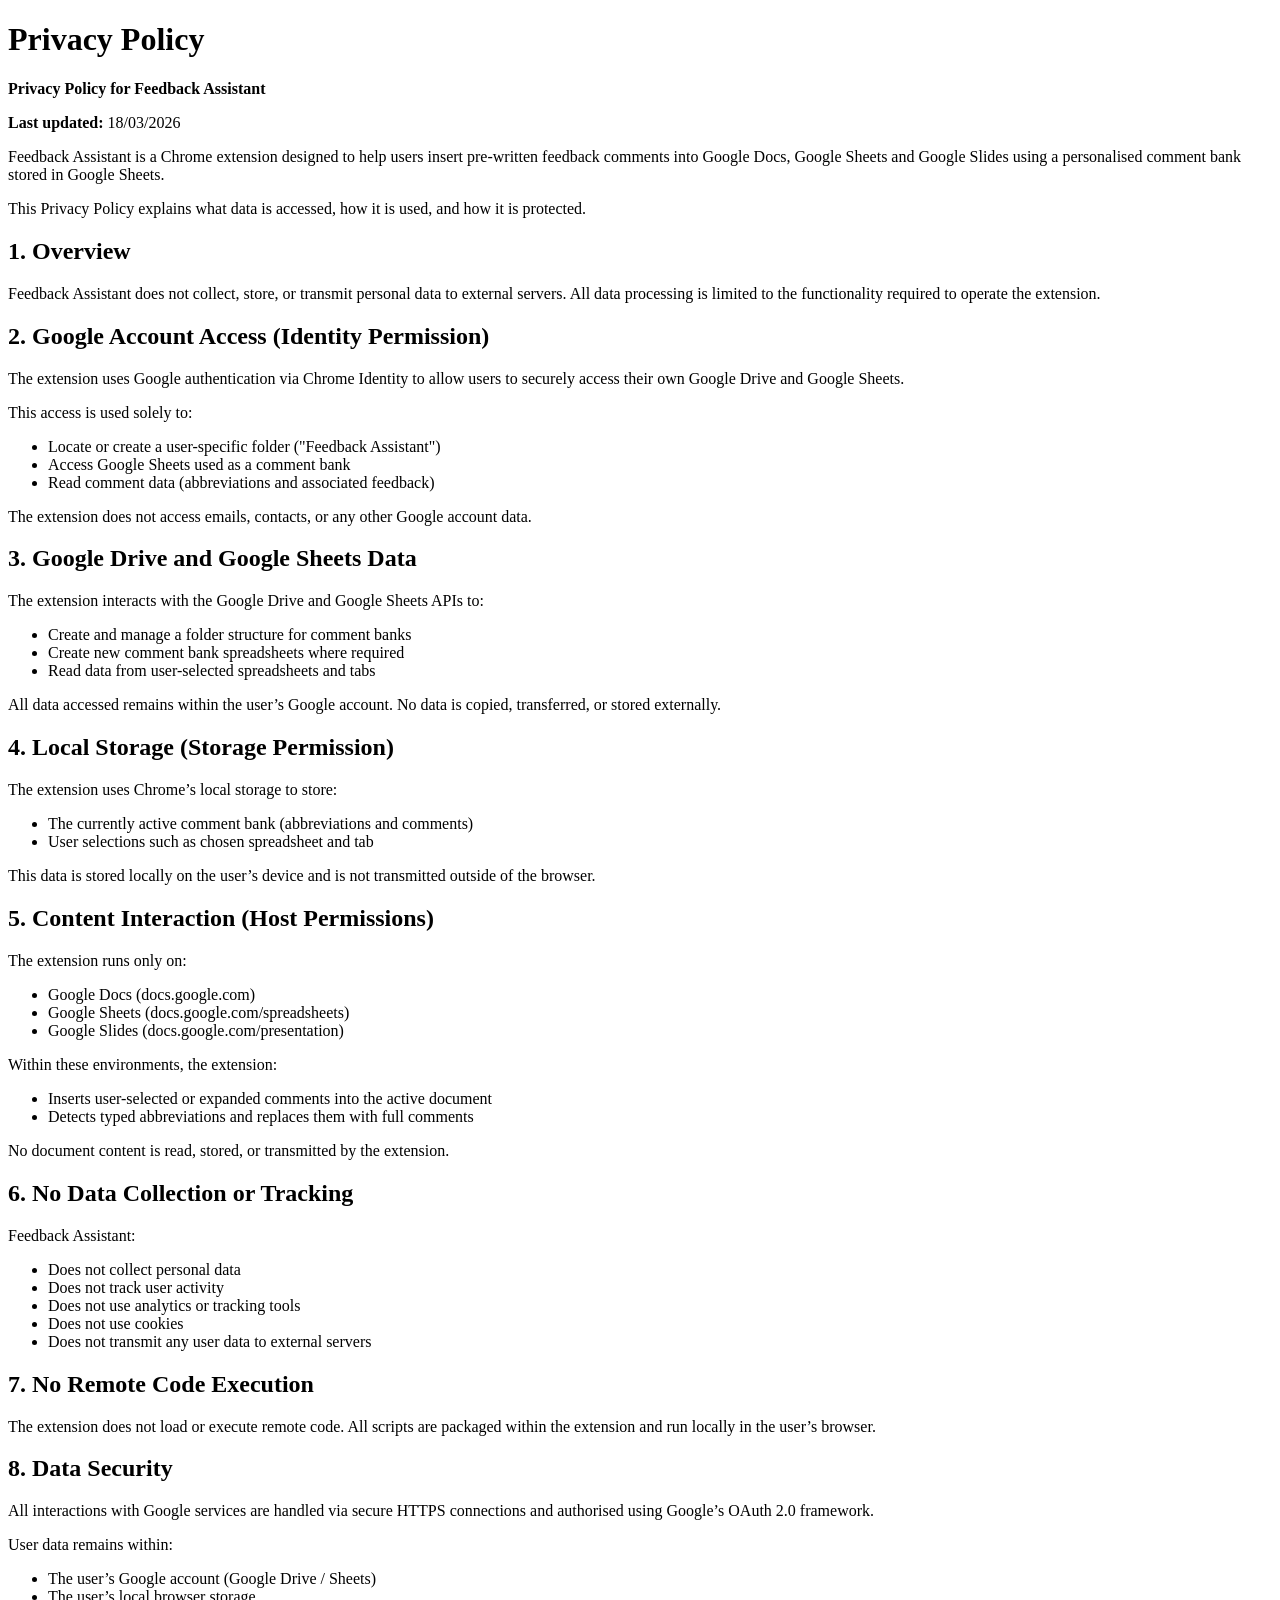
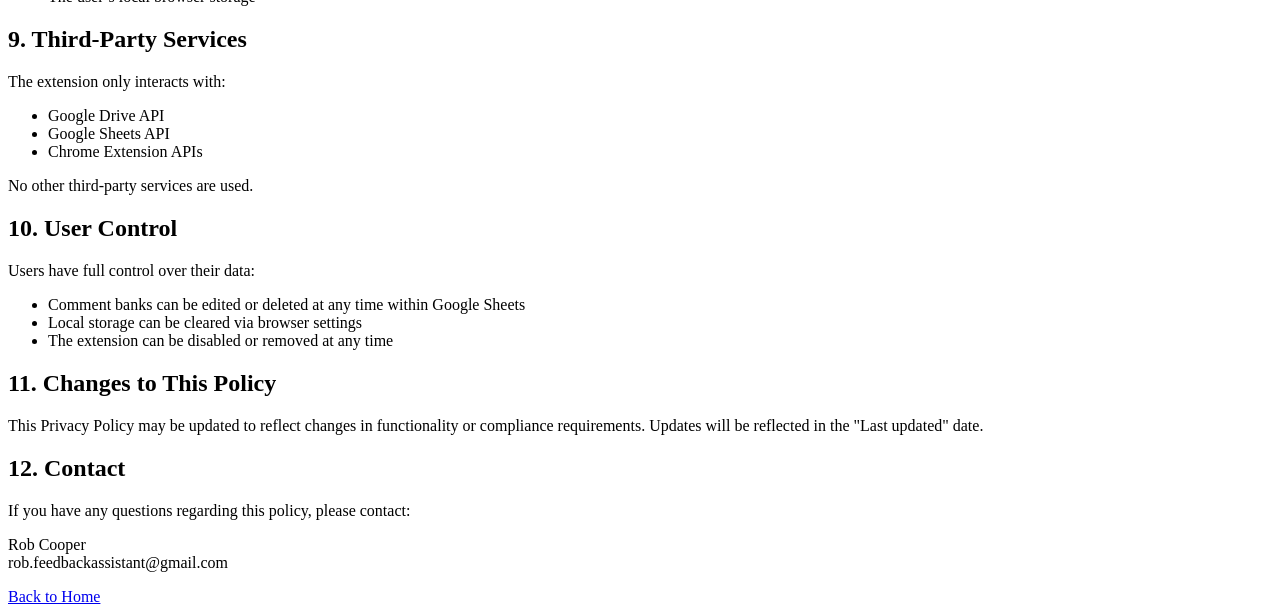
==== privacy.html @ 2e2317fa "Create privacy.html" ====
<!DOCTYPE html>
<html lang="en">
<head>
  <meta charset="UTF-8">
  <title>Privacy Policy - Feedback Assistant</title>
  <link rel="stylesheet" href="styles.css">
  <meta name="viewport" content="width=device-width, initial-scale=1.0">
</head>
<body>

  <div class="container">
    <h1>Privacy Policy</h1>

    <p><strong>Privacy Policy for Feedback Assistant</strong></p>
    <p><strong>Last updated:</strong> 18/03/2026</p>

    <p>
      Feedback Assistant is a Chrome extension designed to help users insert pre-written feedback comments into
      Google Docs, Google Sheets and Google Slides using a personalised comment bank stored in Google Sheets.
    </p>

    <p>
      This Privacy Policy explains what data is accessed, how it is used, and how it is protected.
    </p>

    <h2>1. Overview</h2>
    <p>
      Feedback Assistant does not collect, store, or transmit personal data to external servers. All data processing
      is limited to the functionality required to operate the extension.
    </p>

    <h2>2. Google Account Access (Identity Permission)</h2>
    <p>
      The extension uses Google authentication via Chrome Identity to allow users to securely access their own
      Google Drive and Google Sheets.
    </p>
    <p>This access is used solely to:</p>
    <ul>
      <li>Locate or create a user-specific folder ("Feedback Assistant")</li>
      <li>Access Google Sheets used as a comment bank</li>
      <li>Read comment data (abbreviations and associated feedback)</li>
    </ul>
    <p>
      The extension does not access emails, contacts, or any other Google account data.
    </p>

    <h2>3. Google Drive and Google Sheets Data</h2>
    <p>
      The extension interacts with the Google Drive and Google Sheets APIs to:
    </p>
    <ul>
      <li>Create and manage a folder structure for comment banks</li>
      <li>Create new comment bank spreadsheets where required</li>
      <li>Read data from user-selected spreadsheets and tabs</li>
    </ul>
    <p>
      All data accessed remains within the user’s Google account. No data is copied, transferred, or stored externally.
    </p>

    <h2>4. Local Storage (Storage Permission)</h2>
    <p>
      The extension uses Chrome’s local storage to store:
    </p>
    <ul>
      <li>The currently active comment bank (abbreviations and comments)</li>
      <li>User selections such as chosen spreadsheet and tab</li>
    </ul>
    <p>
      This data is stored locally on the user’s device and is not transmitted outside of the browser.
    </p>

    <h2>5. Content Interaction (Host Permissions)</h2>
    <p>The extension runs only on:</p>
    <ul>
      <li>Google Docs (docs.google.com)</li>
      <li>Google Sheets (docs.google.com/spreadsheets)</li>
      <li>Google Slides (docs.google.com/presentation)</li>
    </ul>
    <p>
      Within these environments, the extension:
    </p>
    <ul>
      <li>Inserts user-selected or expanded comments into the active document</li>
      <li>Detects typed abbreviations and replaces them with full comments</li>
    </ul>
    <p>
      No document content is read, stored, or transmitted by the extension.
    </p>

    <h2>6. No Data Collection or Tracking</h2>
    <p>Feedback Assistant:</p>
    <ul>
      <li>Does not collect personal data</li>
      <li>Does not track user activity</li>
      <li>Does not use analytics or tracking tools</li>
      <li>Does not use cookies</li>
      <li>Does not transmit any user data to external servers</li>
    </ul>

    <h2>7. No Remote Code Execution</h2>
    <p>
      The extension does not load or execute remote code. All scripts are packaged within the extension and run
      locally in the user’s browser.
    </p>

    <h2>8. Data Security</h2>
    <p>
      All interactions with Google services are handled via secure HTTPS connections and authorised using Google’s
      OAuth 2.0 framework.
    </p>
    <p>User data remains within:</p>
    <ul>
      <li>The user’s Google account (Google Drive / Sheets)</li>
      <li>The user’s local browser storage</li>
    </ul>

    <h2>9. Third-Party Services</h2>
    <p>The extension only interacts with:</p>
    <ul>
      <li>Google Drive API</li>
      <li>Google Sheets API</li>
      <li>Chrome Extension APIs</li>
    </ul>
    <p>No other third-party services are used.</p>

    <h2>10. User Control</h2>
    <p>Users have full control over their data:</p>
    <ul>
      <li>Comment banks can be edited or deleted at any time within Google Sheets</li>
      <li>Local storage can be cleared via browser settings</li>
      <li>The extension can be disabled or removed at any time</li>
    </ul>

    <h2>11. Changes to This Policy</h2>
    <p>
      This Privacy Policy may be updated to reflect changes in functionality or compliance requirements. Updates will
      be reflected in the "Last updated" date.
    </p>

    <h2>12. Contact</h2>
    <p>If you have any questions regarding this policy, please contact:</p>
    <p>
      Rob Cooper<br>
      rob.feedbackassistant@gmail.com
    </p>

    <footer>
      <a href="index.html">Back to Home</a>
    </footer>
  </div>

</body>
</html>
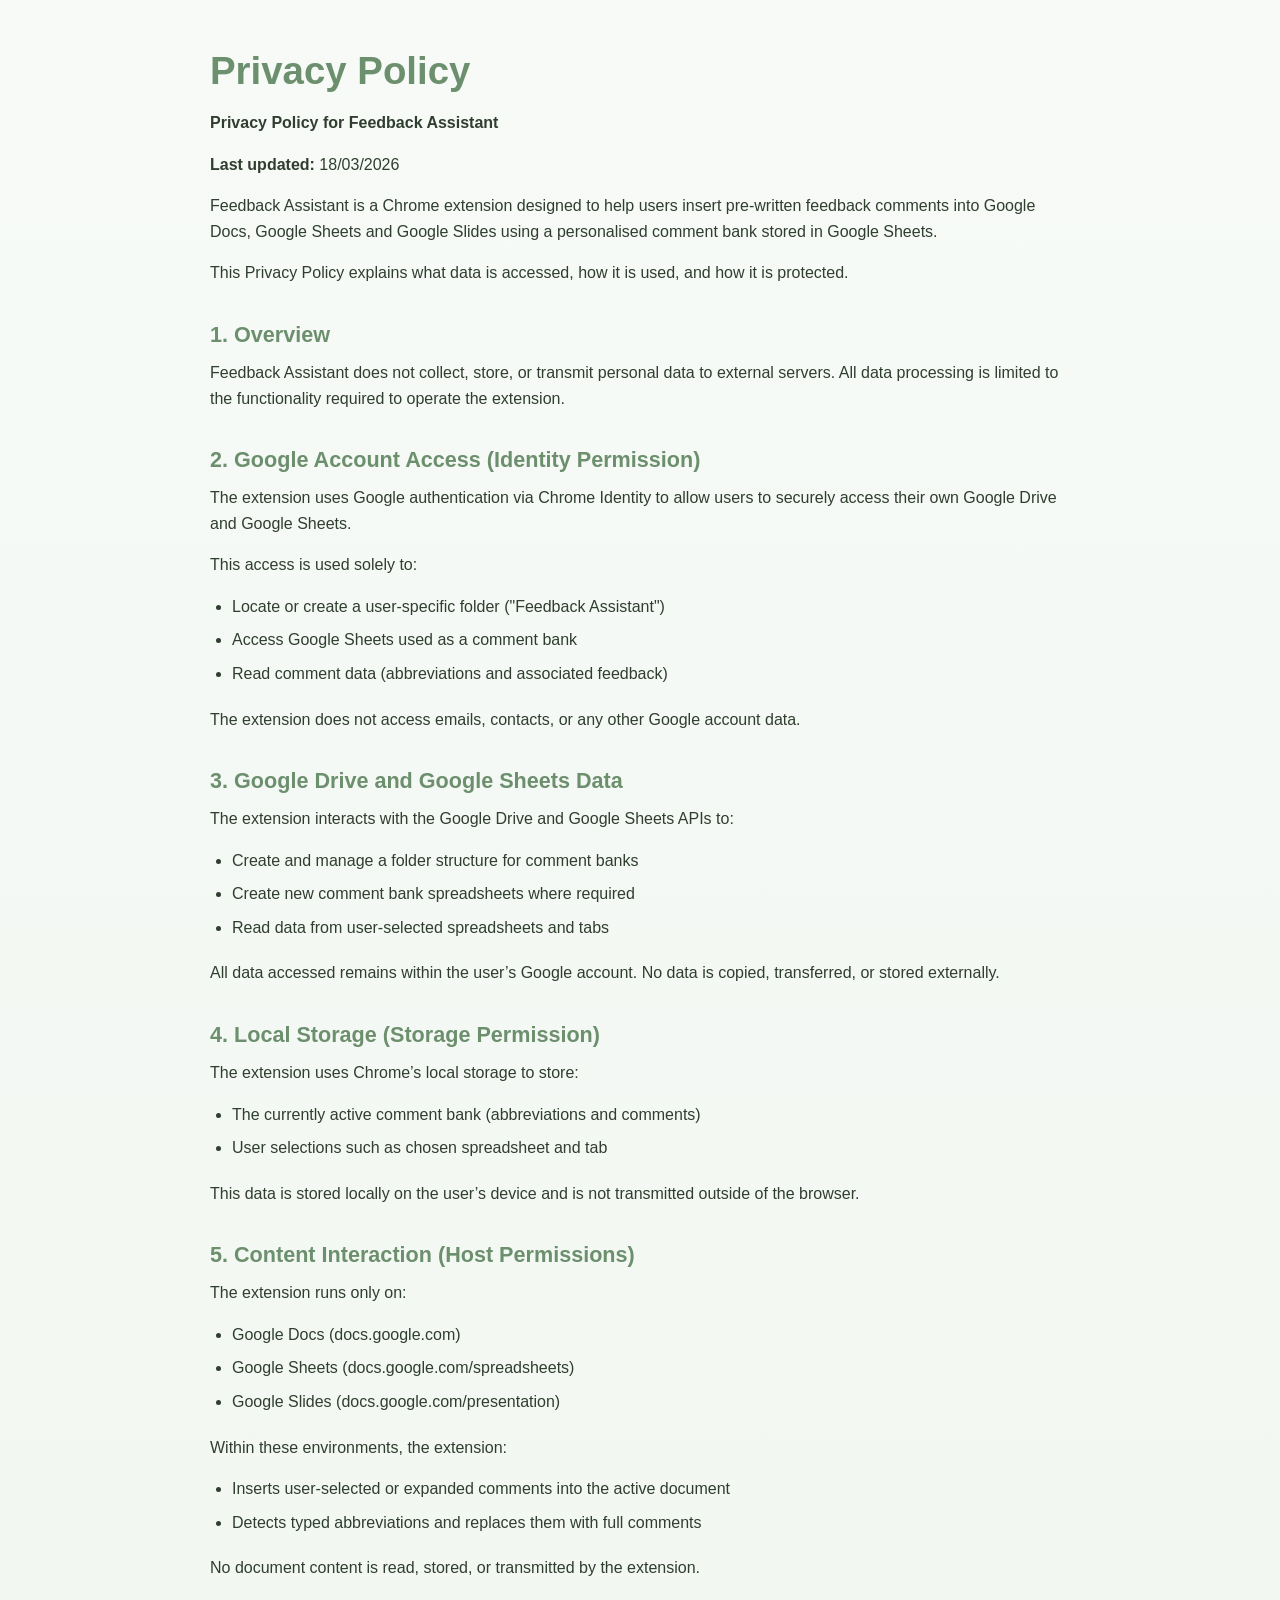
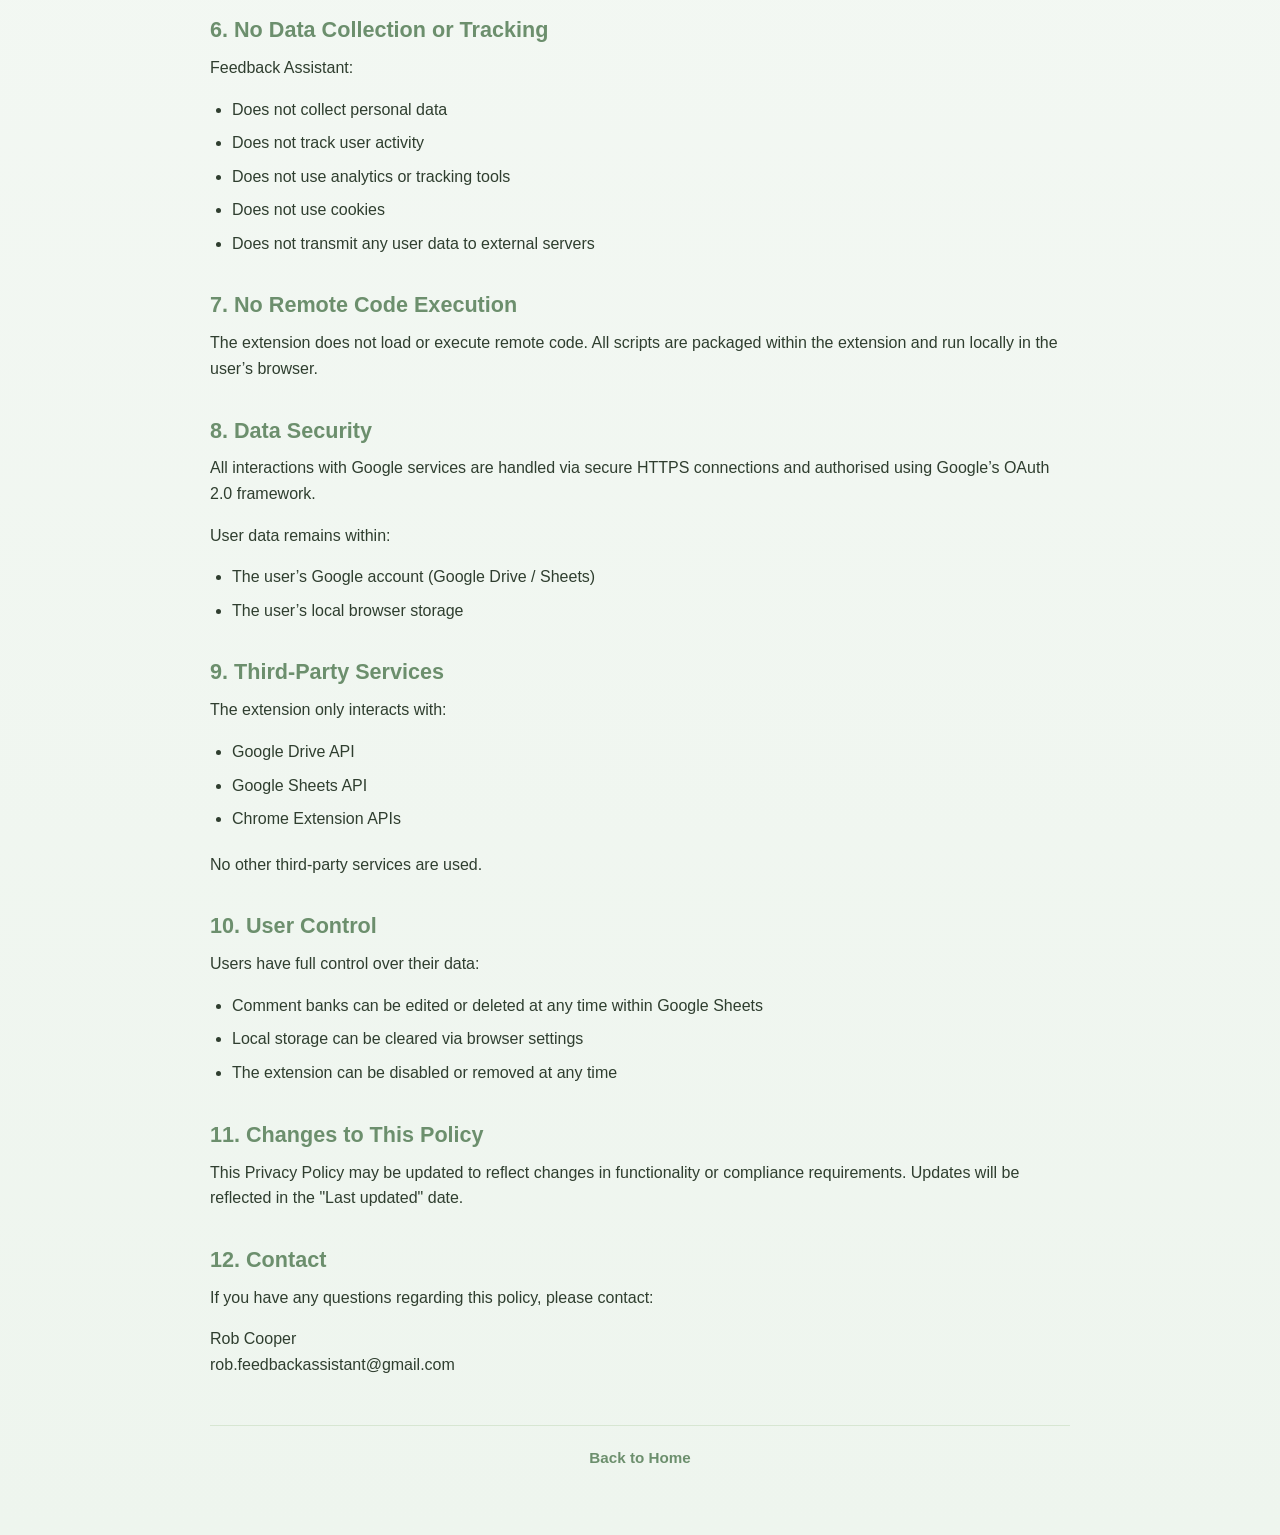
==== commit aebd4701: "Update privacy.html" ====
--- a/privacy.html
+++ b/privacy.html
@@ -4,6 +4,7 @@
   <meta charset="UTF-8">
   <title>Privacy Policy - Feedback Assistant</title>
   <link rel="stylesheet" href="styles.css">
+  <link rel="icon" type="image/png" href="assets/icon128.png">
   <meta name="viewport" content="width=device-width, initial-scale=1.0">
 </head>
 <body>
--- a/styles.css
+++ b/styles.css
@@ -0,0 +1,245 @@
+:root {
+  --green-primary: #6C8F6D;
+  --green-secondary: #BFD8B8;
+  --green-dark: #2f3e2f;
+  --green-soft: #f4f8f4;
+  --green-border: #d7e6d2;
+  --white: #ffffff;
+  --text-muted: #5c6b5c;
+  --shadow: 0 10px 30px rgba(47, 62, 47, 0.08);
+  --radius: 14px;
+  --max-width: 900px;
+}
+
+* {
+  box-sizing: border-box;
+}
+
+html {
+  scroll-behavior: smooth;
+}
+
+body {
+  margin: 0;
+  font-family: Arial, sans-serif;
+  background: linear-gradient(180deg, #f7faf7 0%, #eef5ee 100%);
+  color: var(--green-dark);
+  line-height: 1.6;
+}
+
+.container {
+  width: 100%;
+  max-width: var(--max-width);
+  margin: 0 auto;
+  padding: 48px 20px 64px;
+}
+
+h1,
+h2,
+h3 {
+  margin-top: 0;
+  line-height: 1.2;
+}
+
+h1 {
+  font-size: 2.4rem;
+  color: var(--green-primary);
+  margin-bottom: 16px;
+}
+
+h2 {
+  font-size: 1.35rem;
+  color: var(--green-primary);
+  margin-top: 36px;
+  margin-bottom: 12px;
+}
+
+h3 {
+  font-size: 1.05rem;
+  color: var(--green-dark);
+  margin-top: 24px;
+  margin-bottom: 10px;
+}
+
+p {
+  margin-top: 0;
+  margin-bottom: 16px;
+}
+
+.lead {
+  font-size: 1.15rem;
+  color: var(--text-muted);
+  max-width: 720px;
+  margin: 0 auto 32px;
+}
+
+.card {
+  background: var(--white);
+  border: 1px solid var(--green-border);
+  border-radius: var(--radius);
+  box-shadow: var(--shadow);
+  padding: 32px 24px;
+}
+
+.hero {
+  text-align: center;
+  padding: 24px 0 12px;
+}
+
+.video-placeholder,
+.video-wrap {
+  background: var(--white);
+  border: 2px dashed var(--green-secondary);
+  border-radius: var(--radius);
+  padding: 32px 20px;
+  margin: 32px 0;
+  box-shadow: var(--shadow);
+}
+
+.video-placeholder p {
+  margin: 0;
+  font-weight: bold;
+  color: var(--green-primary);
+}
+
+iframe {
+  width: 100%;
+  max-width: 100%;
+  border: 0;
+  border-radius: 12px;
+}
+
+ul,
+ol {
+  margin: 10px 0 20px 0;
+  padding-left: 22px;
+}
+
+li {
+  margin-bottom: 8px;
+}
+
+a {
+  color: var(--green-primary);
+  text-decoration: none;
+  font-weight: 600;
+}
+
+a:hover,
+a:focus {
+  text-decoration: underline;
+}
+
+strong {
+  color: var(--green-dark);
+}
+
+footer {
+  margin-top: 48px;
+  padding-top: 20px;
+  border-top: 1px solid var(--green-border);
+  text-align: center;
+  color: var(--text-muted);
+  font-size: 0.95rem;
+}
+
+.footer-link {
+  display: inline-block;
+  margin-top: 8px;
+}
+
+.section-spacing {
+  margin-top: 32px;
+}
+
+.policy-intro {
+  margin-bottom: 28px;
+}
+
+.policy-meta {
+  color: var(--text-muted);
+  margin-bottom: 24px;
+}
+
+.policy-content {
+  text-align: left;
+  background: var(--white);
+  border: 1px solid var(--green-border);
+  border-radius: var(--radius);
+  box-shadow: var(--shadow);
+  padding: 32px 24px;
+}
+
+.policy-content ul {
+  max-width: 100%;
+}
+
+.home-links {
+  margin-top: 28px;
+}
+
+.button-link {
+  display: inline-block;
+  background: var(--green-primary);
+  color: var(--white);
+  padding: 12px 20px;
+  border-radius: 10px;
+  font-weight: 700;
+  transition: transform 0.15s ease, opacity 0.15s ease;
+}
+
+.button-link:hover,
+.button-link:focus {
+  text-decoration: none;
+  opacity: 0.95;
+  transform: translateY(-1px);
+}
+
+.small-text {
+  font-size: 0.95rem;
+  color: var(--text-muted);
+}
+
+@media (max-width: 768px) {
+  .container {
+    padding: 36px 16px 48px;
+  }
+
+  h1 {
+    font-size: 2rem;
+  }
+
+  h2 {
+    font-size: 1.2rem;
+  }
+
+  .lead {
+    font-size: 1.05rem;
+  }
+
+  .card,
+  .policy-content,
+  .video-placeholder,
+  .video-wrap {
+    padding: 24px 18px;
+  }
+}
+
+@media (max-width: 480px) {
+  body {
+    font-size: 0.98rem;
+  }
+
+  h1 {
+    font-size: 1.75rem;
+  }
+
+  .container {
+    padding: 28px 14px 40px;
+  }
+
+  .button-link {
+    width: 100%;
+    text-align: center;
+  }
+}
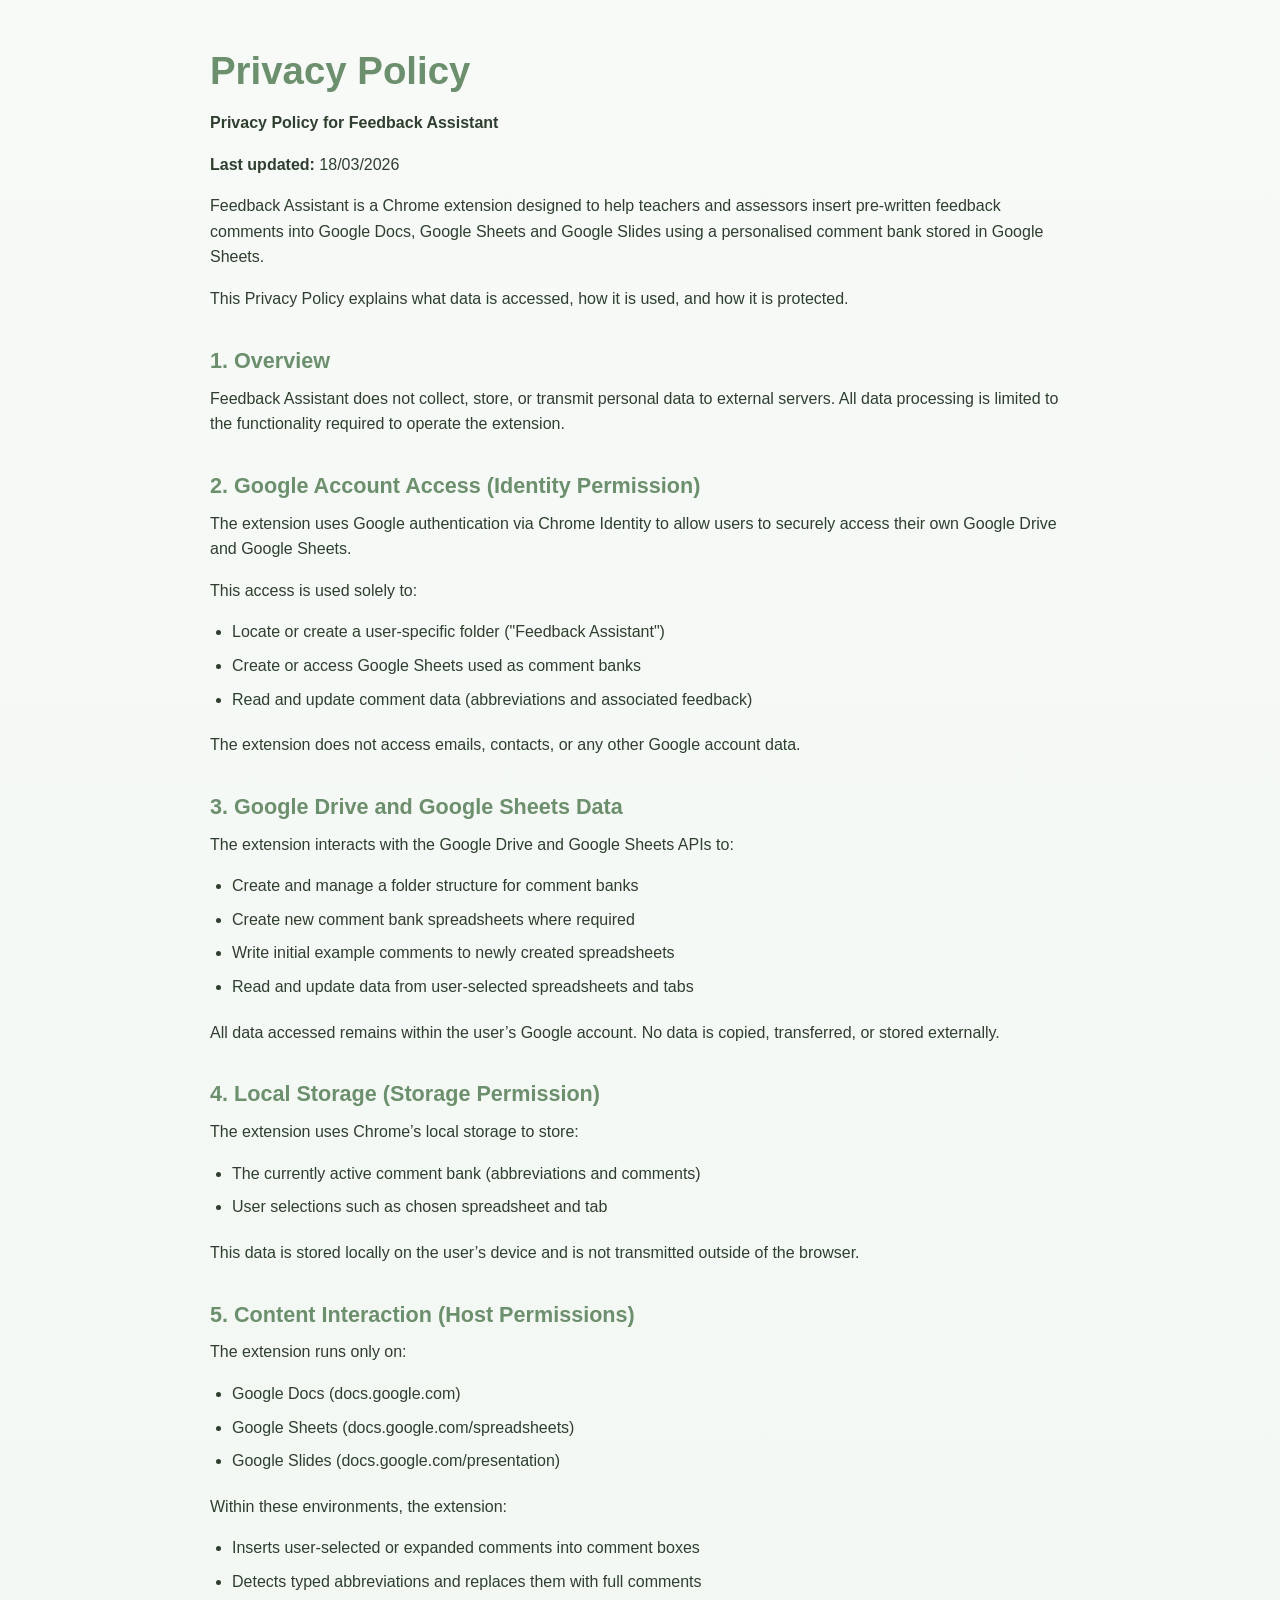
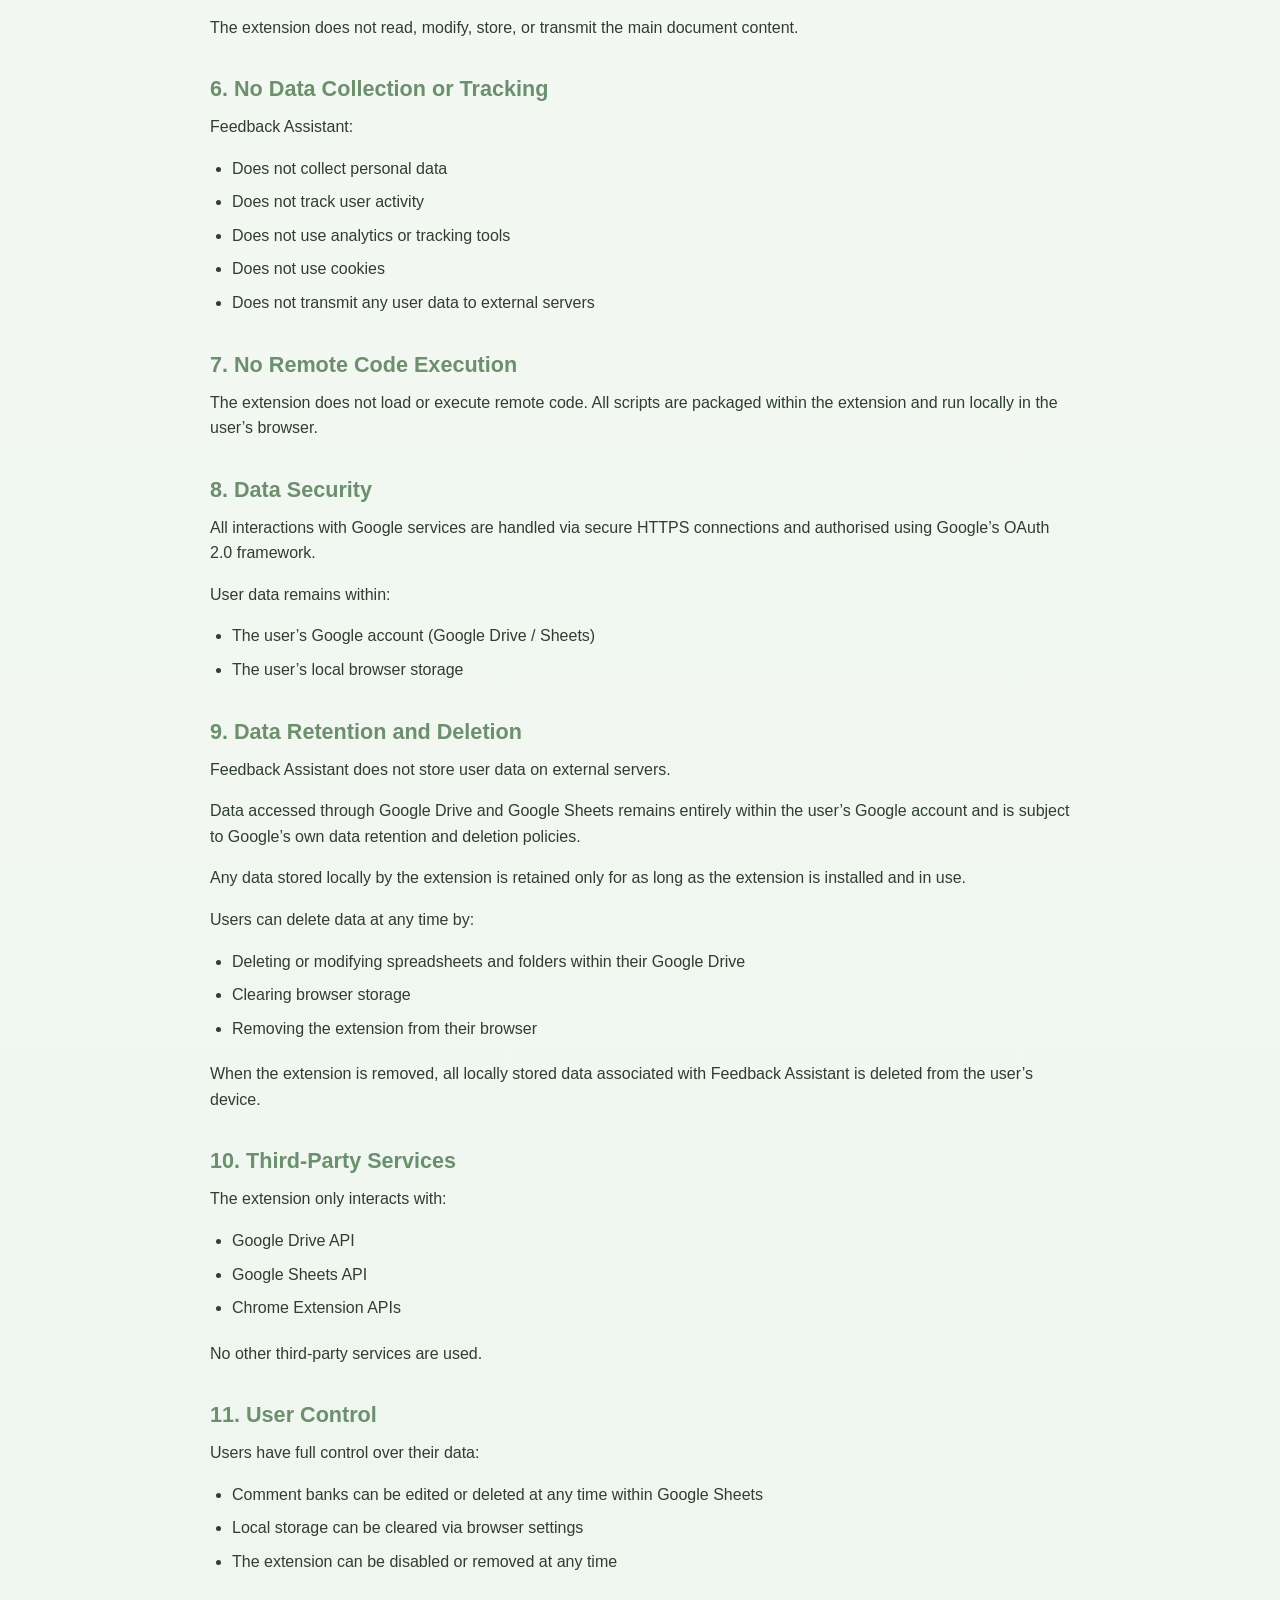
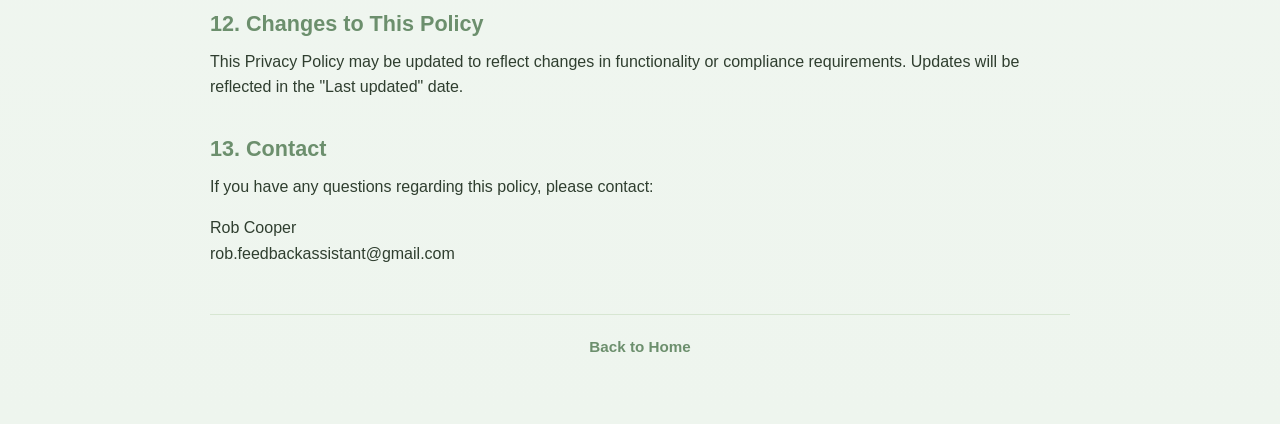
==== commit 65c6855e: "Update privacy.html" ====
--- a/privacy.html
+++ b/privacy.html
@@ -16,8 +16,8 @@
     <p><strong>Last updated:</strong> 18/03/2026</p>
 
     <p>
-      Feedback Assistant is a Chrome extension designed to help users insert pre-written feedback comments into
-      Google Docs, Google Sheets and Google Slides using a personalised comment bank stored in Google Sheets.
+      Feedback Assistant is a Chrome extension designed to help teachers and assessors insert pre-written feedback
+      comments into Google Docs, Google Sheets and Google Slides using a personalised comment bank stored in Google Sheets.
     </p>
 
     <p>
@@ -38,8 +38,8 @@
     <p>This access is used solely to:</p>
     <ul>
       <li>Locate or create a user-specific folder ("Feedback Assistant")</li>
-      <li>Access Google Sheets used as a comment bank</li>
-      <li>Read comment data (abbreviations and associated feedback)</li>
+      <li>Create or access Google Sheets used as comment banks</li>
+      <li>Read and update comment data (abbreviations and associated feedback)</li>
     </ul>
     <p>
       The extension does not access emails, contacts, or any other Google account data.
@@ -52,7 +52,8 @@
     <ul>
       <li>Create and manage a folder structure for comment banks</li>
       <li>Create new comment bank spreadsheets where required</li>
-      <li>Read data from user-selected spreadsheets and tabs</li>
+      <li>Write initial example comments to newly created spreadsheets</li>
+      <li>Read and update data from user-selected spreadsheets and tabs</li>
     </ul>
     <p>
       All data accessed remains within the user’s Google account. No data is copied, transferred, or stored externally.
@@ -81,11 +82,11 @@
       Within these environments, the extension:
     </p>
     <ul>
-      <li>Inserts user-selected or expanded comments into the active document</li>
+      <li>Inserts user-selected or expanded comments into comment boxes</li>
       <li>Detects typed abbreviations and replaces them with full comments</li>
     </ul>
     <p>
-      No document content is read, stored, or transmitted by the extension.
+      The extension does not read, modify, store, or transmit the main document content.
     </p>
 
     <h2>6. No Data Collection or Tracking</h2>
@@ -115,7 +116,30 @@
       <li>The user’s local browser storage</li>
     </ul>
 
-    <h2>9. Third-Party Services</h2>
+    <h2>9. Data Retention and Deletion</h2>
+    <p>
+      Feedback Assistant does not store user data on external servers.
+    </p>
+    <p>
+      Data accessed through Google Drive and Google Sheets remains entirely within the user’s Google account and is
+      subject to Google’s own data retention and deletion policies.
+    </p>
+    <p>
+      Any data stored locally by the extension is retained only for as long as the extension is installed and in use.
+    </p>
+    <p>
+      Users can delete data at any time by:
+    </p>
+    <ul>
+      <li>Deleting or modifying spreadsheets and folders within their Google Drive</li>
+      <li>Clearing browser storage</li>
+      <li>Removing the extension from their browser</li>
+    </ul>
+    <p>
+      When the extension is removed, all locally stored data associated with Feedback Assistant is deleted from the user’s device.
+    </p>
+
+    <h2>10. Third-Party Services</h2>
     <p>The extension only interacts with:</p>
     <ul>
       <li>Google Drive API</li>
@@ -124,7 +148,7 @@
     </ul>
     <p>No other third-party services are used.</p>
 
-    <h2>10. User Control</h2>
+    <h2>11. User Control</h2>
     <p>Users have full control over their data:</p>
     <ul>
       <li>Comment banks can be edited or deleted at any time within Google Sheets</li>
@@ -132,13 +156,13 @@
       <li>The extension can be disabled or removed at any time</li>
     </ul>
 
-    <h2>11. Changes to This Policy</h2>
+    <h2>12. Changes to This Policy</h2>
     <p>
       This Privacy Policy may be updated to reflect changes in functionality or compliance requirements. Updates will
       be reflected in the "Last updated" date.
     </p>
 
-    <h2>12. Contact</h2>
+    <h2>13. Contact</h2>
     <p>If you have any questions regarding this policy, please contact:</p>
     <p>
       Rob Cooper<br>
--- a/styles.css
+++ b/styles.css
@@ -95,6 +95,16 @@
   margin: 32px 0;
   box-shadow: var(--shadow);
 }
+.logo {
+  text-align: center;
+  margin-bottom: 16px;
+}
+
+.logo img {
+  width: 25%;
+  max-width: 180px;
+  height: auto;
+}
 
 .video-placeholder p {
   margin: 0;
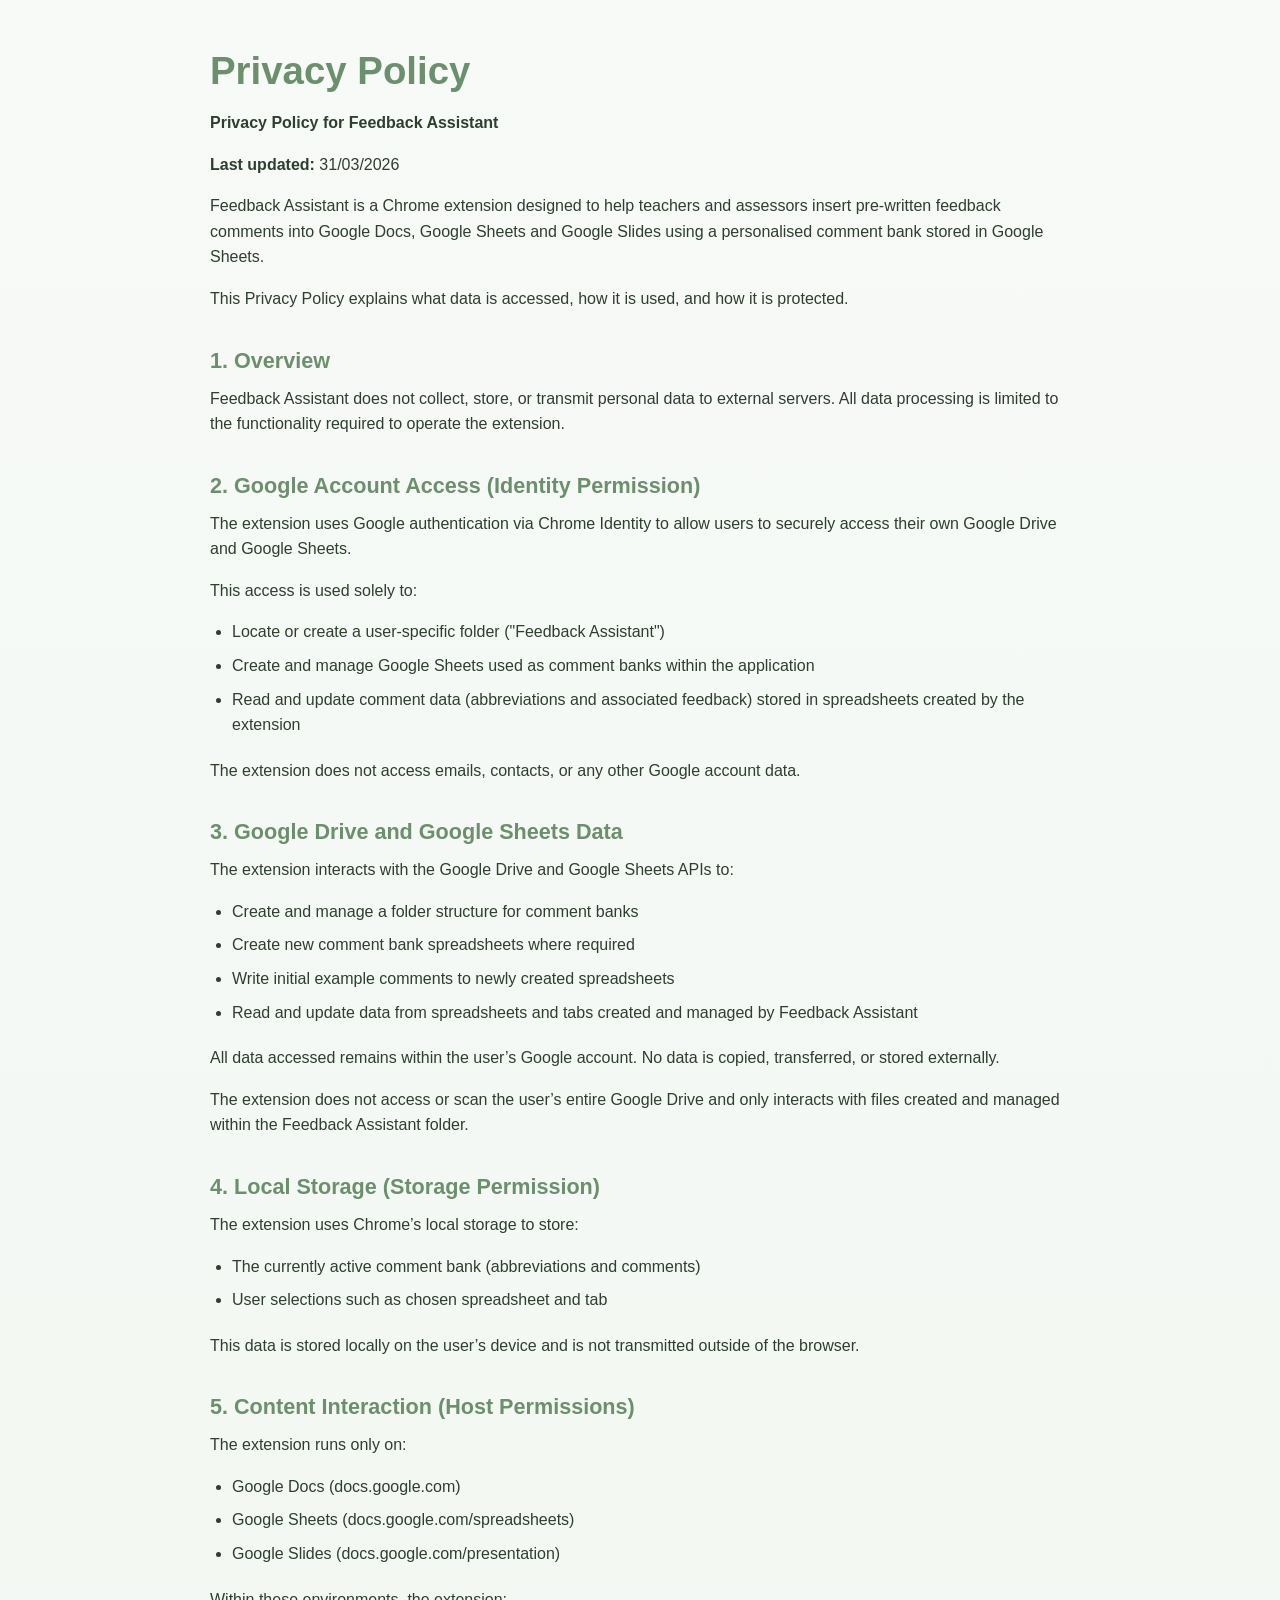
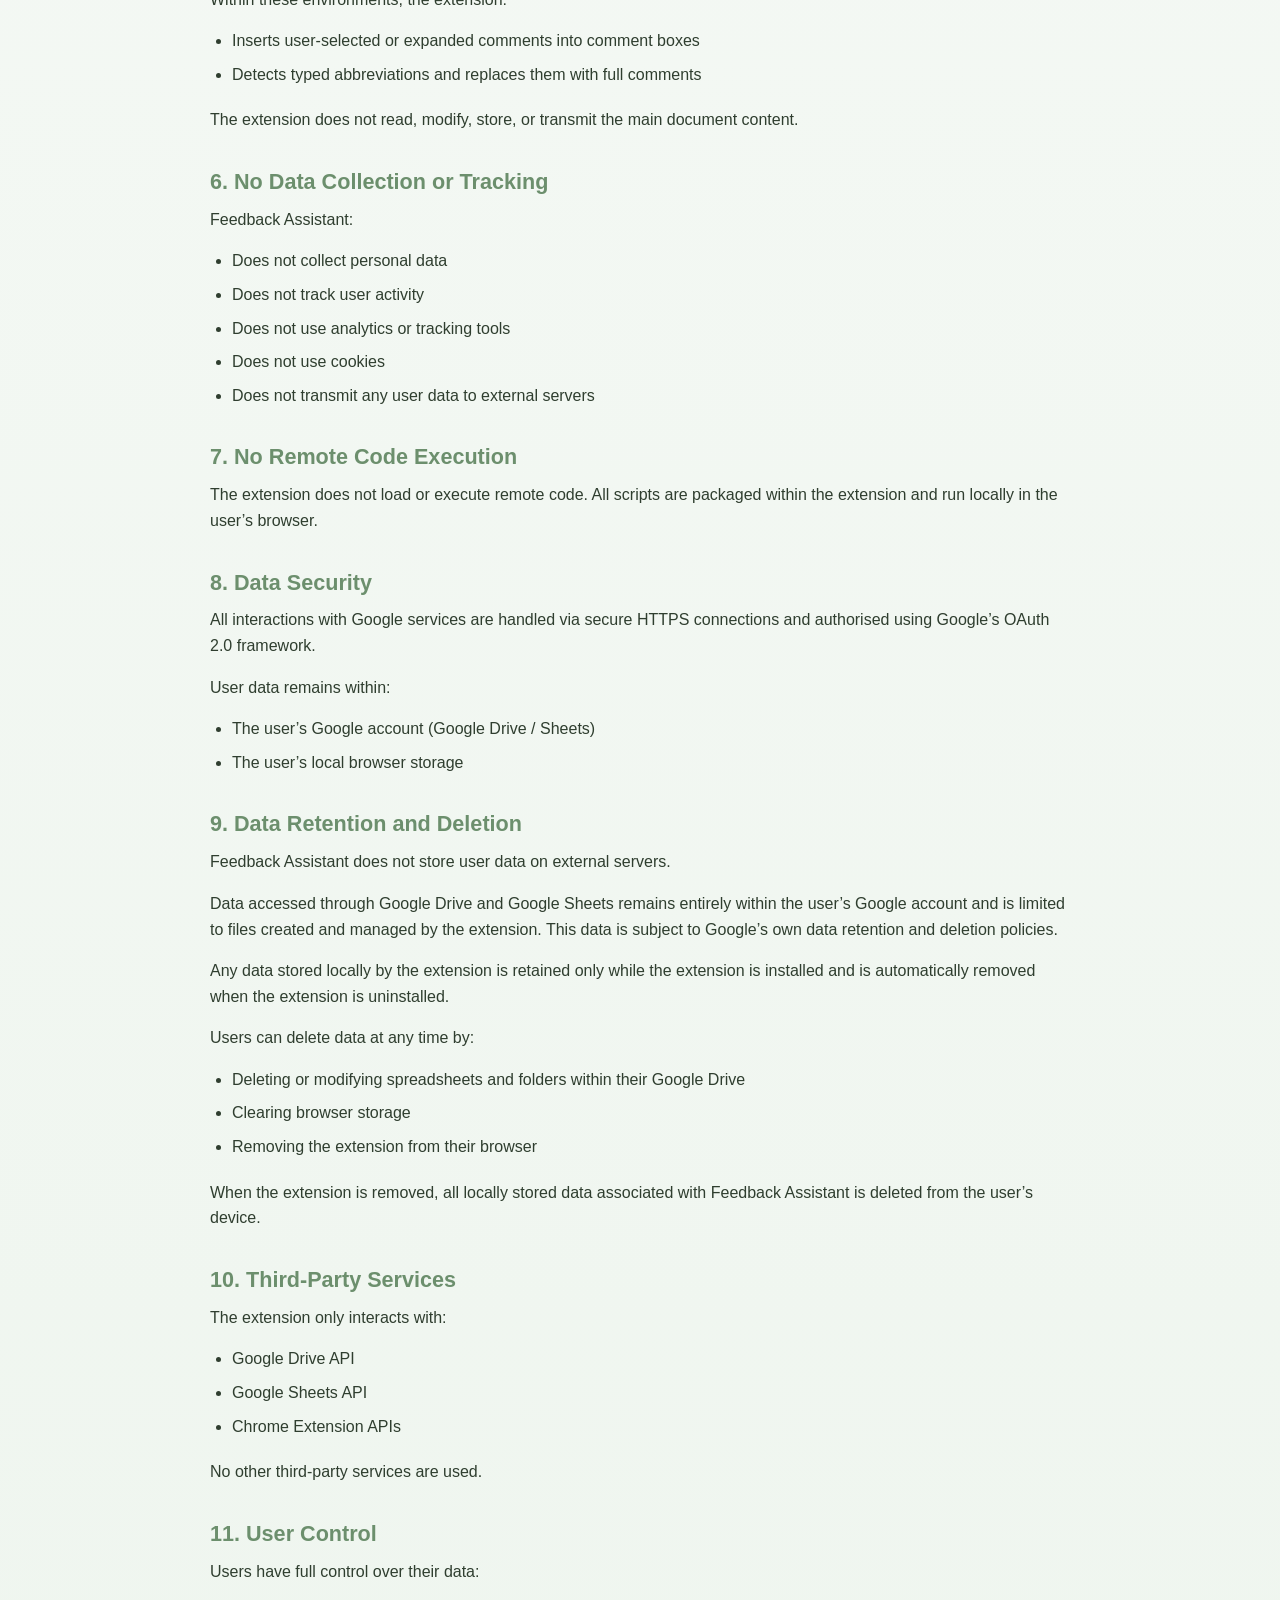
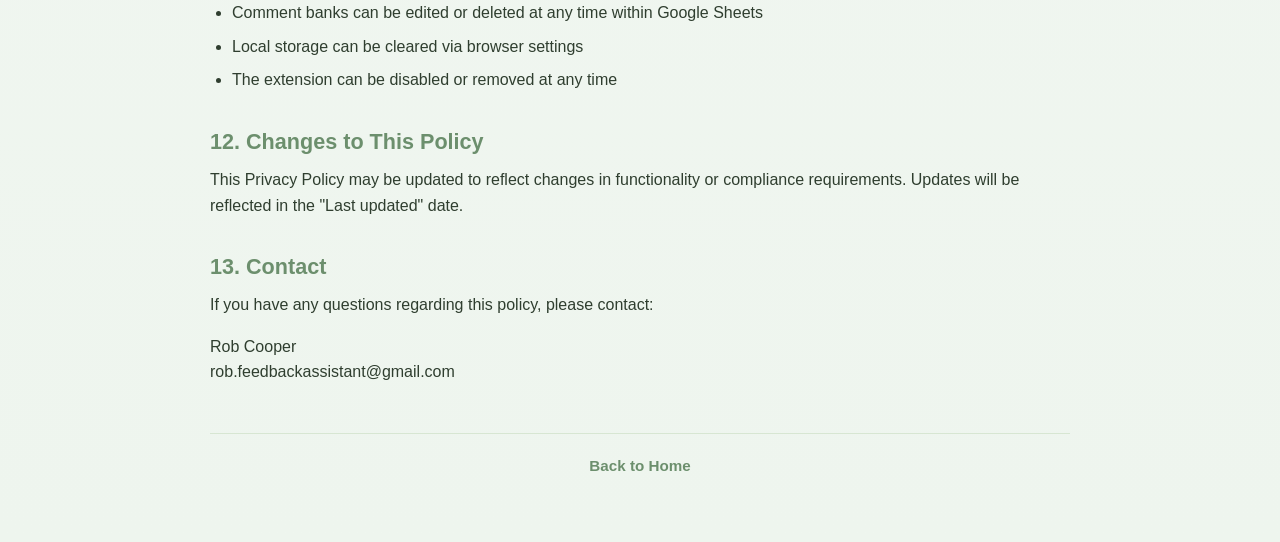
==== commit da90f5d3: "Update privacy.html" ====
--- a/privacy.html
+++ b/privacy.html
@@ -13,7 +13,7 @@
     <h1>Privacy Policy</h1>
 
     <p><strong>Privacy Policy for Feedback Assistant</strong></p>
-    <p><strong>Last updated:</strong> 18/03/2026</p>
+    <p><strong>Last updated:</strong> 31/03/2026</p>
 
     <p>
       Feedback Assistant is a Chrome extension designed to help teachers and assessors insert pre-written feedback
@@ -38,8 +38,8 @@
     <p>This access is used solely to:</p>
     <ul>
       <li>Locate or create a user-specific folder ("Feedback Assistant")</li>
-      <li>Create or access Google Sheets used as comment banks</li>
-      <li>Read and update comment data (abbreviations and associated feedback)</li>
+      <li>Create and manage Google Sheets used as comment banks within the application</li>
+      <li>Read and update comment data (abbreviations and associated feedback) stored in spreadsheets created by the extension</li>
     </ul>
     <p>
       The extension does not access emails, contacts, or any other Google account data.
@@ -53,10 +53,13 @@
       <li>Create and manage a folder structure for comment banks</li>
       <li>Create new comment bank spreadsheets where required</li>
       <li>Write initial example comments to newly created spreadsheets</li>
-      <li>Read and update data from user-selected spreadsheets and tabs</li>
+      <li>Read and update data from spreadsheets and tabs created and managed by Feedback Assistant</li>
     </ul>
     <p>
       All data accessed remains within the user’s Google account. No data is copied, transferred, or stored externally.
+    </p>
+    <p>
+      The extension does not access or scan the user’s entire Google Drive and only interacts with files created and managed within the Feedback Assistant folder.
     </p>
 
     <h2>4. Local Storage (Storage Permission)</h2>
@@ -121,11 +124,10 @@
       Feedback Assistant does not store user data on external servers.
     </p>
     <p>
-      Data accessed through Google Drive and Google Sheets remains entirely within the user’s Google account and is
-      subject to Google’s own data retention and deletion policies.
+      Data accessed through Google Drive and Google Sheets remains entirely within the user’s Google account and is limited to files created and managed by the extension. This data is subject to Google’s own data retention and deletion policies.
     </p>
     <p>
-      Any data stored locally by the extension is retained only for as long as the extension is installed and in use.
+      Any data stored locally by the extension is retained only while the extension is installed and is automatically removed when the extension is uninstalled.
     </p>
     <p>
       Users can delete data at any time by:
